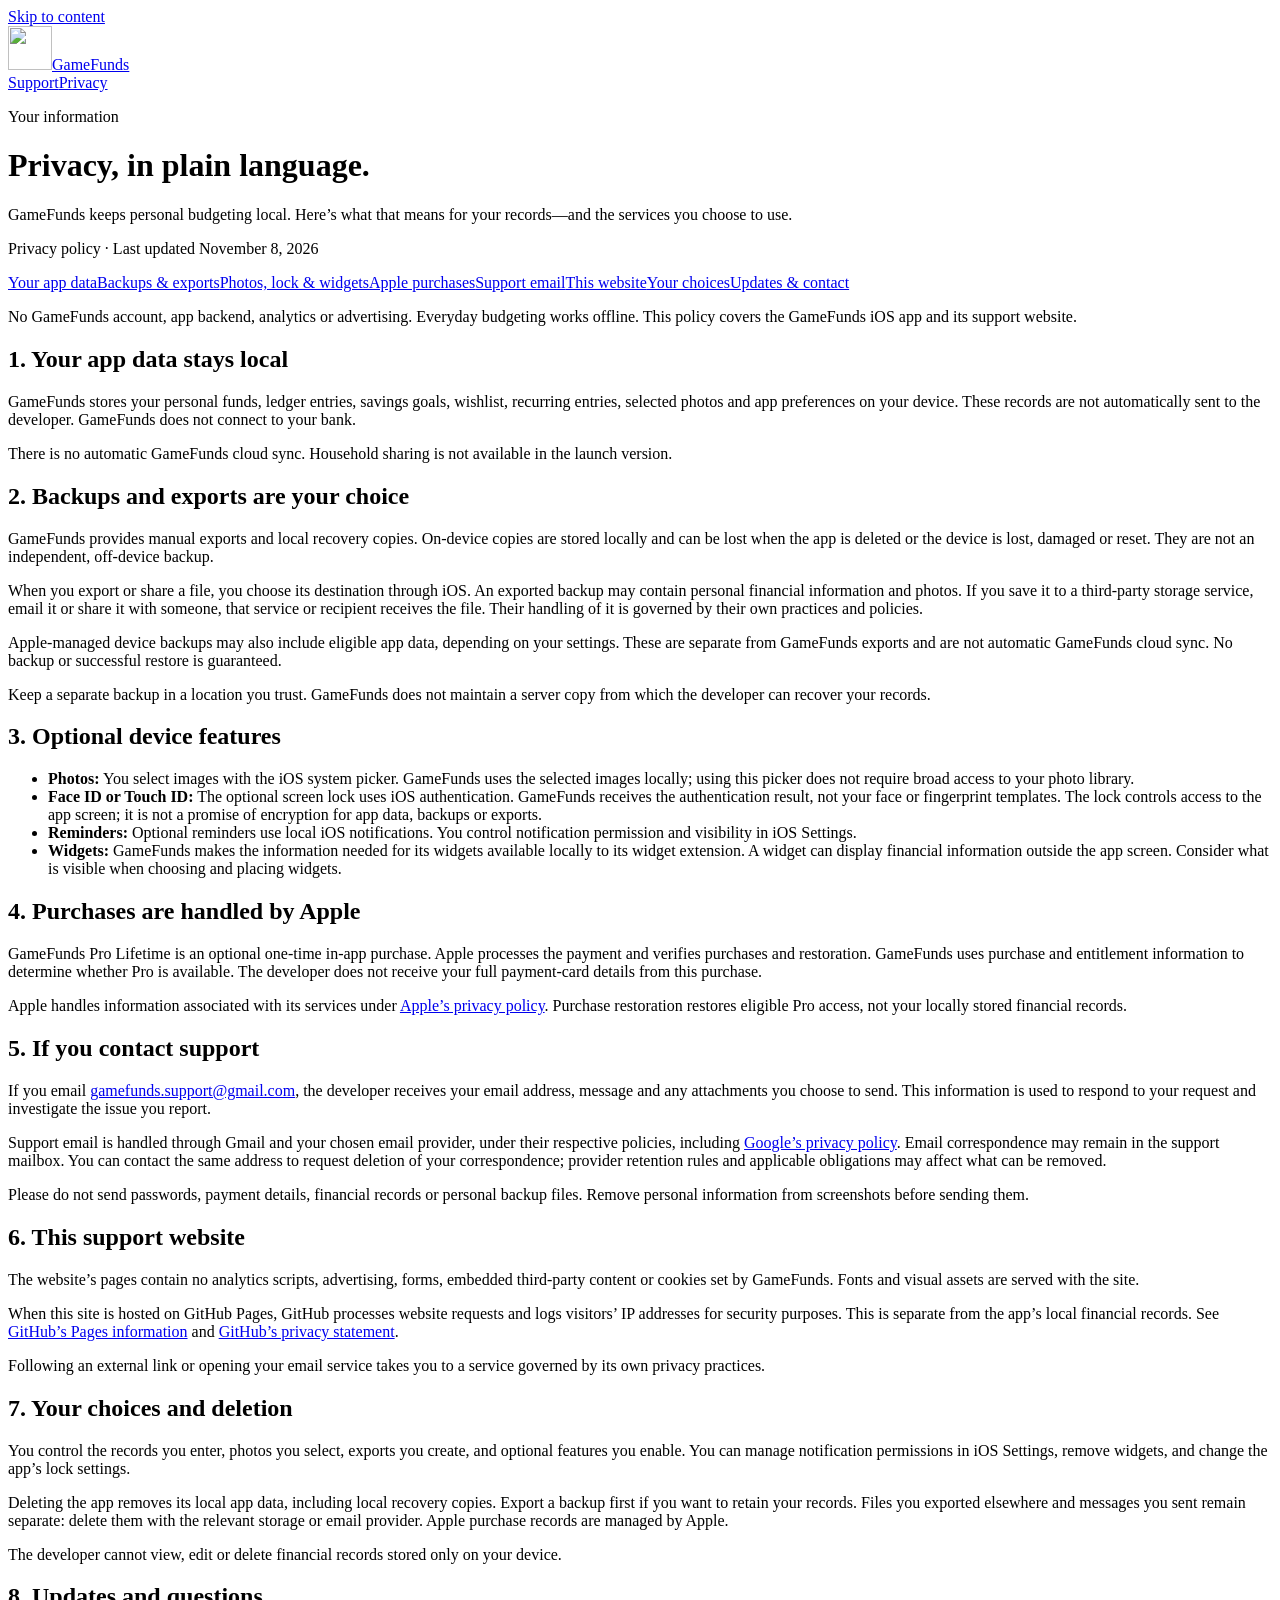
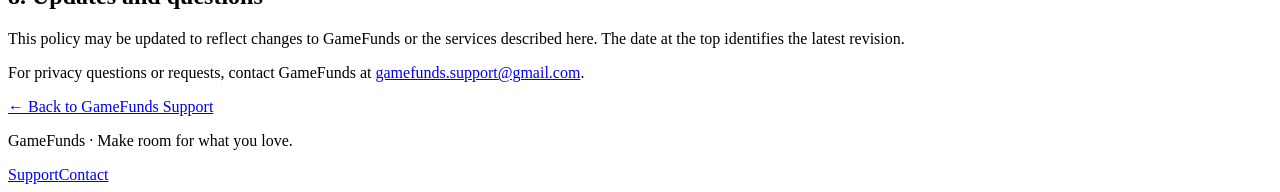
==== privacy.html @ 0f71ff33 "Add GameFunds support site: privacy.html" ====
<!doctype html>
<html lang="en">
<head>
  <meta charset="utf-8">
  <meta name="viewport" content="width=device-width, initial-scale=1">
  <meta name="description" content="How GameFunds handles local financial records, photos, backups, Apple purchases, support email and website visits.">
  <meta name="theme-color" content="#faf9f6">
  <title>Privacy Policy · GameFunds</title>
  <link rel="icon" href="assets/icon.png" type="image/png">
  <link rel="stylesheet" href="styles.css">
</head>
<body>
<a class="skip" href="#main">Skip to content</a>
<header><div class="wrap header-row"><a class="brand" href="index.html"><img src="assets/icon.png" width="44" height="44" alt="">GameFunds</a><nav aria-label="Main navigation"><a href="index.html">Support</a><a href="privacy.html" aria-current="page">Privacy</a></nav></div></header>
<main id="main" class="wrap">
  <div class="hero policy-hero"><p class="eyebrow">Your information</p><h1>Privacy, in plain language.</h1><p class="lede">GameFunds keeps personal budgeting local. Here’s what that means for your records—and the services you choose to use.</p><p class="small">Privacy policy · Last updated November 8, 2026</p></div>
  <div class="policy-layout">
    <nav class="contents" aria-label="On this page"><a href="#local">Your app data</a><a href="#backups">Backups &amp; exports</a><a href="#features">Photos, lock &amp; widgets</a><a href="#purchases">Apple purchases</a><a href="#support">Support email</a><a href="#website">This website</a><a href="#choices">Your choices</a><a href="#changes">Updates &amp; contact</a></nav>
    <article class="policy-body" aria-label="GameFunds privacy policy">
      <div class="callout"><p>No GameFunds account, app backend, analytics or advertising. Everyday budgeting works offline. This policy covers the GameFunds iOS app and its support website.</p></div>
      <section id="local"><h2>1. Your app data stays local</h2><p>GameFunds stores your personal funds, ledger entries, savings goals, wishlist, recurring entries, selected photos and app preferences on your device. These records are not automatically sent to the developer. GameFunds does not connect to your bank.</p><p>There is no automatic GameFunds cloud sync. Household sharing is not available in the launch version.</p></section>
      <section id="backups"><h2>2. Backups and exports are your choice</h2><p>GameFunds provides manual exports and local recovery copies. On-device copies are stored locally and can be lost when the app is deleted or the device is lost, damaged or reset. They are not an independent, off-device backup.</p><p>When you export or share a file, you choose its destination through iOS. An exported backup may contain personal financial information and photos. If you save it to a third-party storage service, email it or share it with someone, that service or recipient receives the file. Their handling of it is governed by their own practices and policies.</p><p>Apple-managed device backups may also include eligible app data, depending on your settings. These are separate from GameFunds exports and are not automatic GameFunds cloud sync. No backup or successful restore is guaranteed.</p><p>Keep a separate backup in a location you trust. GameFunds does not maintain a server copy from which the developer can recover your records.</p></section>
      <section id="features"><h2>3. Optional device features</h2><ul><li><strong>Photos:</strong> You select images with the iOS system picker. GameFunds uses the selected images locally; using this picker does not require broad access to your photo library.</li><li><strong>Face ID or Touch ID:</strong> The optional screen lock uses iOS authentication. GameFunds receives the authentication result, not your face or fingerprint templates. The lock controls access to the app screen; it is not a promise of encryption for app data, backups or exports.</li><li><strong>Reminders:</strong> Optional reminders use local iOS notifications. You control notification permission and visibility in iOS Settings.</li><li><strong>Widgets:</strong> GameFunds makes the information needed for its widgets available locally to its widget extension. A widget can display financial information outside the app screen. Consider what is visible when choosing and placing widgets.</li></ul></section>
      <section id="purchases"><h2>4. Purchases are handled by Apple</h2><p>GameFunds Pro Lifetime is an optional one-time in-app purchase. Apple processes the payment and verifies purchases and restoration. GameFunds uses purchase and entitlement information to determine whether Pro is available. The developer does not receive your full payment-card details from this purchase.</p><p>Apple handles information associated with its services under <a href="https://www.apple.com/legal/privacy/">Apple’s privacy policy</a>. Purchase restoration restores eligible Pro access, not your locally stored financial records.</p></section>
      <section id="support"><h2>5. If you contact support</h2><p>If you email <a href="mailto:gamefunds.support@gmail.com">gamefunds.support@gmail.com</a>, the developer receives your email address, message and any attachments you choose to send. This information is used to respond to your request and investigate the issue you report.</p><p>Support email is handled through Gmail and your chosen email provider, under their respective policies, including <a href="https://policies.google.com/privacy">Google’s privacy policy</a>. Email correspondence may remain in the support mailbox. You can contact the same address to request deletion of your correspondence; provider retention rules and applicable obligations may affect what can be removed.</p><p>Please do not send passwords, payment details, financial records or personal backup files. Remove personal information from screenshots before sending them.</p></section>
      <section id="website"><h2>6. This support website</h2><p>The website’s pages contain no analytics scripts, advertising, forms, embedded third-party content or cookies set by GameFunds. Fonts and visual assets are served with the site.</p><p>When this site is hosted on GitHub Pages, GitHub processes website requests and logs visitors’ IP addresses for security purposes. This is separate from the app’s local financial records. See <a href="https://docs.github.com/en/pages/getting-started-with-github-pages/what-is-github-pages">GitHub’s Pages information</a> and <a href="https://docs.github.com/en/site-policy/privacy-policies/github-general-privacy-statement">GitHub’s privacy statement</a>.</p><p>Following an external link or opening your email service takes you to a service governed by its own privacy practices.</p></section>
      <section id="choices"><h2>7. Your choices and deletion</h2><p>You control the records you enter, photos you select, exports you create, and optional features you enable. You can manage notification permissions in iOS Settings, remove widgets, and change the app’s lock settings.</p><p>Deleting the app removes its local app data, including local recovery copies. Export a backup first if you want to retain your records. Files you exported elsewhere and messages you sent remain separate: delete them with the relevant storage or email provider. Apple purchase records are managed by Apple.</p><p>The developer cannot view, edit or delete financial records stored only on your device.</p></section>
      <section id="changes"><h2>8. Updates and questions</h2><p>This policy may be updated to reflect changes to GameFunds or the services described here. The date at the top identifies the latest revision.</p><p>For privacy questions or requests, contact GameFunds at <a href="mailto:gamefunds.support@gmail.com">gamefunds.support@gmail.com</a>.</p></section>
      <a href="index.html">← Back to GameFunds Support</a>
    </article>
  </div>
</main>
<footer><div class="wrap footer-row"><p>GameFunds · Make room for what you love.</p><div><a href="index.html">Support</a><a href="mailto:gamefunds.support@gmail.com">Contact</a></div></div></footer>
</body>
</html>
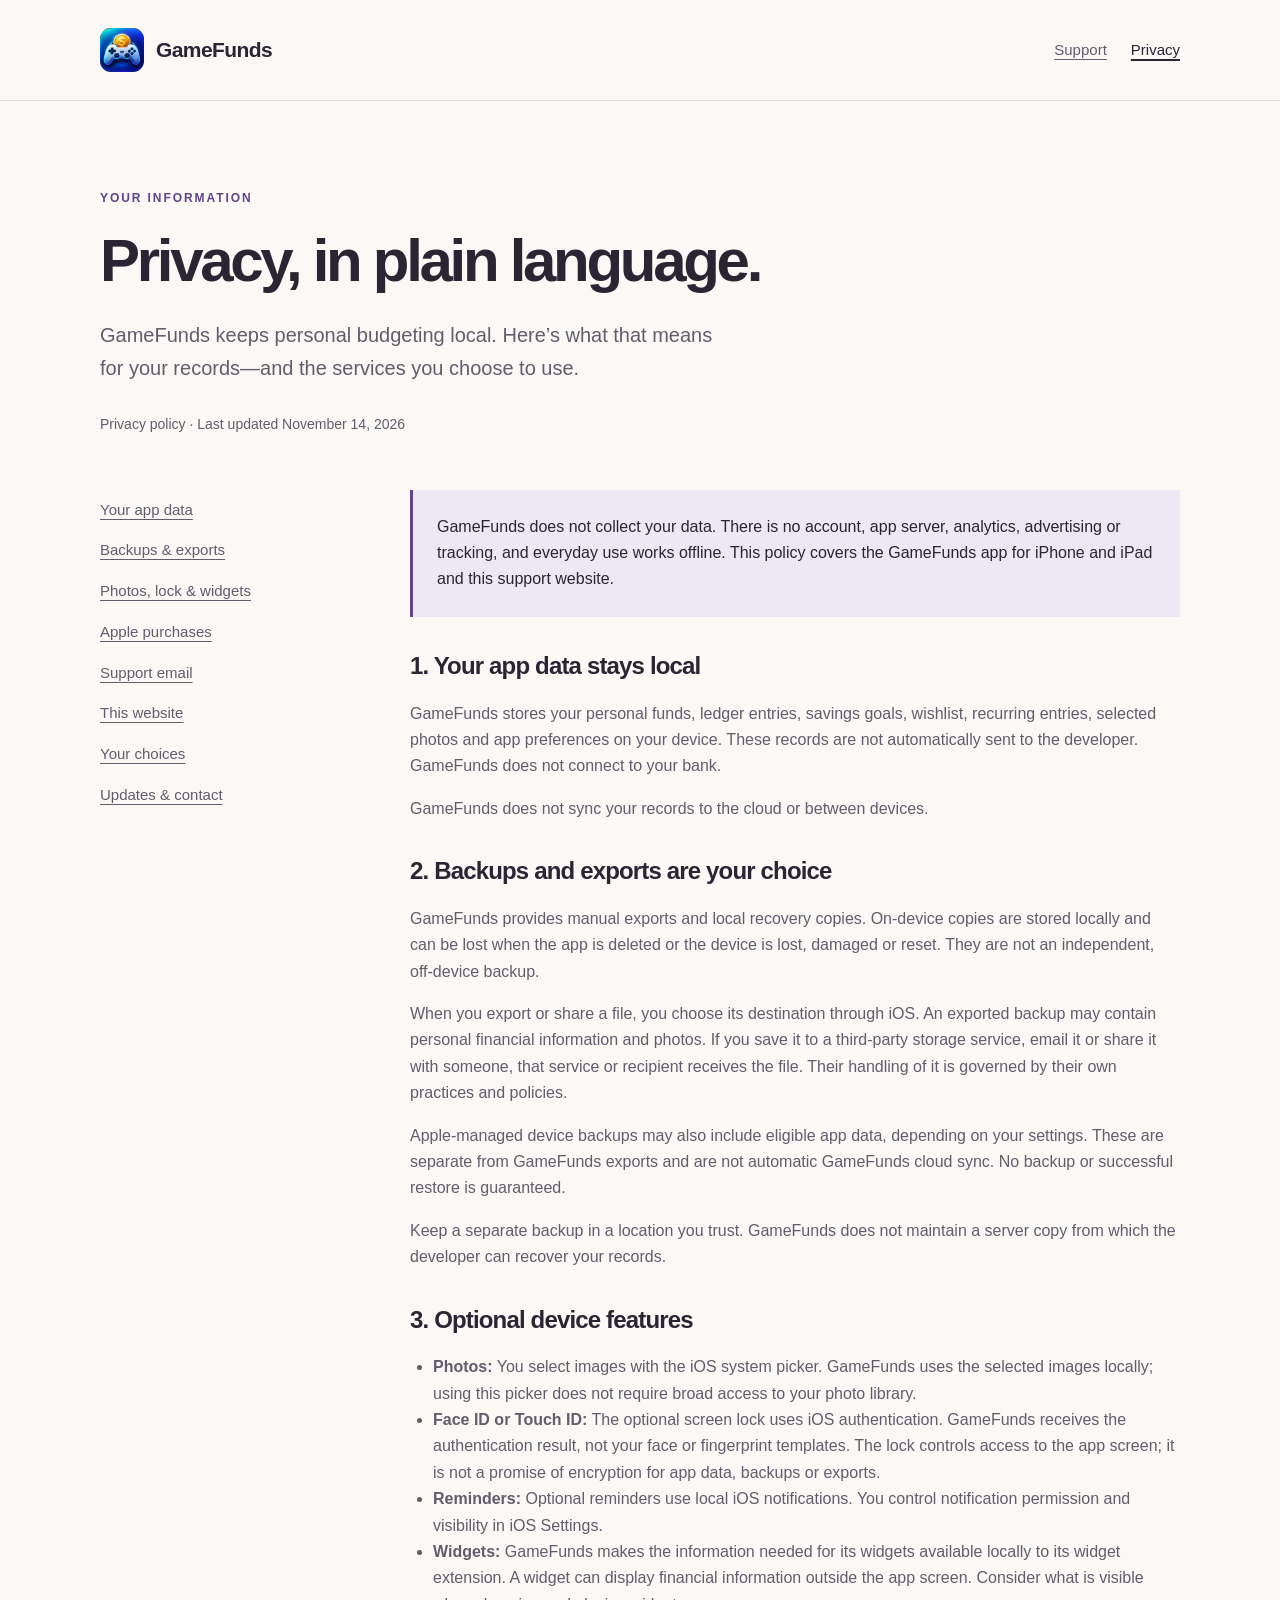
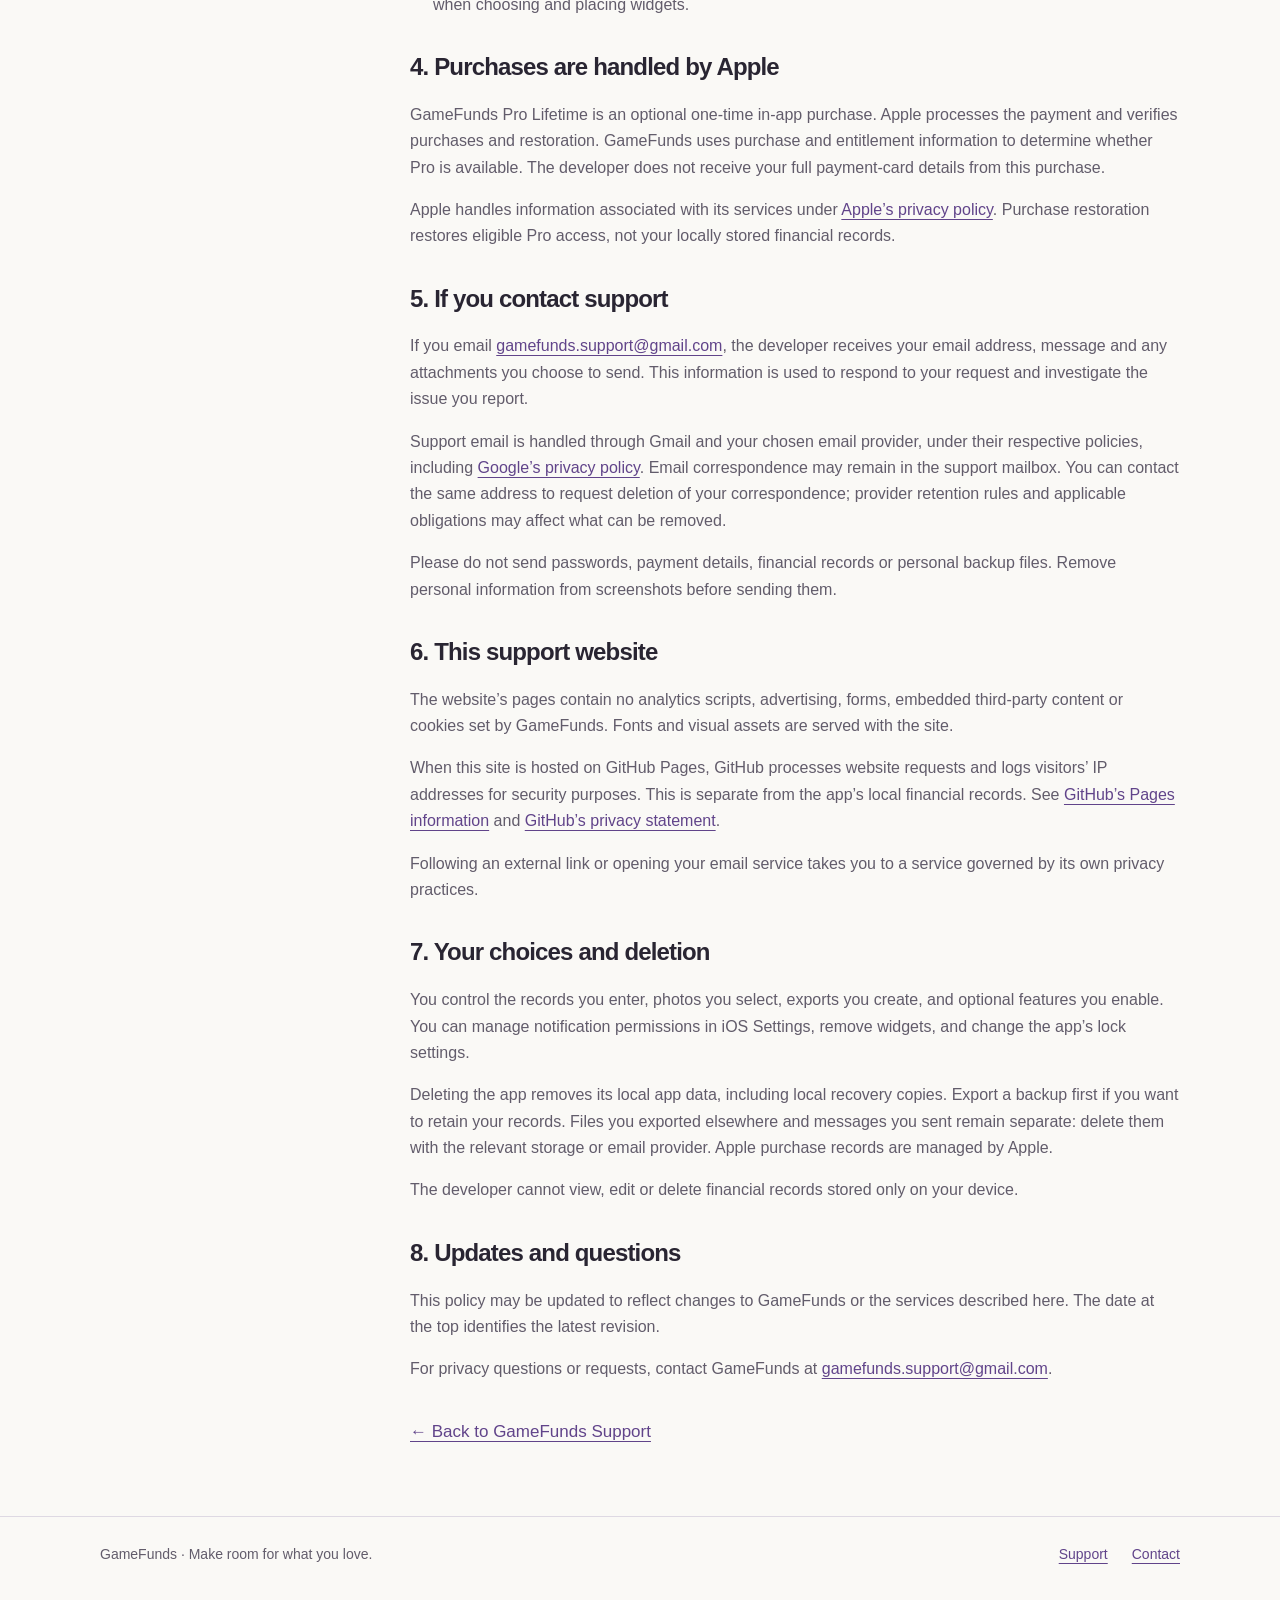
==== commit fa40364c: "Update support and privacy pages" ====
--- a/privacy.html
+++ b/privacy.html
@@ -6,19 +6,20 @@
   <meta name="description" content="How GameFunds handles local financial records, photos, backups, Apple purchases, support email and website visits.">
   <meta name="theme-color" content="#faf9f6">
   <title>Privacy Policy · GameFunds</title>
-  <link rel="icon" href="assets/icon.png" type="image/png">
+  <link rel="icon" href="assets/favicon.png" type="image/png">
+  <link rel="apple-touch-icon" href="assets/apple-touch-icon.png">
   <link rel="stylesheet" href="styles.css">
 </head>
 <body>
 <a class="skip" href="#main">Skip to content</a>
 <header><div class="wrap header-row"><a class="brand" href="index.html"><img src="assets/icon.png" width="44" height="44" alt="">GameFunds</a><nav aria-label="Main navigation"><a href="index.html">Support</a><a href="privacy.html" aria-current="page">Privacy</a></nav></div></header>
 <main id="main" class="wrap">
-  <div class="hero policy-hero"><p class="eyebrow">Your information</p><h1>Privacy, in plain language.</h1><p class="lede">GameFunds keeps personal budgeting local. Here’s what that means for your records—and the services you choose to use.</p><p class="small">Privacy policy · Last updated November 8, 2026</p></div>
+  <div class="hero policy-hero"><p class="eyebrow">Your information</p><h1>Privacy, in plain language.</h1><p class="lede">GameFunds keeps personal budgeting local. Here’s what that means for your records—and the services you choose to use.</p><p class="small">Privacy policy · Last updated November 14, 2026</p></div>
   <div class="policy-layout">
     <nav class="contents" aria-label="On this page"><a href="#local">Your app data</a><a href="#backups">Backups &amp; exports</a><a href="#features">Photos, lock &amp; widgets</a><a href="#purchases">Apple purchases</a><a href="#support">Support email</a><a href="#website">This website</a><a href="#choices">Your choices</a><a href="#changes">Updates &amp; contact</a></nav>
     <article class="policy-body" aria-label="GameFunds privacy policy">
-      <div class="callout"><p>No GameFunds account, app backend, analytics or advertising. Everyday budgeting works offline. This policy covers the GameFunds iOS app and its support website.</p></div>
-      <section id="local"><h2>1. Your app data stays local</h2><p>GameFunds stores your personal funds, ledger entries, savings goals, wishlist, recurring entries, selected photos and app preferences on your device. These records are not automatically sent to the developer. GameFunds does not connect to your bank.</p><p>There is no automatic GameFunds cloud sync. Household sharing is not available in the launch version.</p></section>
+      <div class="callout"><p>GameFunds does not collect your data. There is no account, app server, analytics, advertising or tracking, and everyday use works offline. This policy covers the GameFunds app for iPhone and iPad and this support website.</p></div>
+      <section id="local"><h2>1. Your app data stays local</h2><p>GameFunds stores your personal funds, ledger entries, savings goals, wishlist, recurring entries, selected photos and app preferences on your device. These records are not automatically sent to the developer. GameFunds does not connect to your bank.</p><p>GameFunds does not sync your records to the cloud or between devices.</p></section>
       <section id="backups"><h2>2. Backups and exports are your choice</h2><p>GameFunds provides manual exports and local recovery copies. On-device copies are stored locally and can be lost when the app is deleted or the device is lost, damaged or reset. They are not an independent, off-device backup.</p><p>When you export or share a file, you choose its destination through iOS. An exported backup may contain personal financial information and photos. If you save it to a third-party storage service, email it or share it with someone, that service or recipient receives the file. Their handling of it is governed by their own practices and policies.</p><p>Apple-managed device backups may also include eligible app data, depending on your settings. These are separate from GameFunds exports and are not automatic GameFunds cloud sync. No backup or successful restore is guaranteed.</p><p>Keep a separate backup in a location you trust. GameFunds does not maintain a server copy from which the developer can recover your records.</p></section>
       <section id="features"><h2>3. Optional device features</h2><ul><li><strong>Photos:</strong> You select images with the iOS system picker. GameFunds uses the selected images locally; using this picker does not require broad access to your photo library.</li><li><strong>Face ID or Touch ID:</strong> The optional screen lock uses iOS authentication. GameFunds receives the authentication result, not your face or fingerprint templates. The lock controls access to the app screen; it is not a promise of encryption for app data, backups or exports.</li><li><strong>Reminders:</strong> Optional reminders use local iOS notifications. You control notification permission and visibility in iOS Settings.</li><li><strong>Widgets:</strong> GameFunds makes the information needed for its widgets available locally to its widget extension. A widget can display financial information outside the app screen. Consider what is visible when choosing and placing widgets.</li></ul></section>
       <section id="purchases"><h2>4. Purchases are handled by Apple</h2><p>GameFunds Pro Lifetime is an optional one-time in-app purchase. Apple processes the payment and verifies purchases and restoration. GameFunds uses purchase and entitlement information to determine whether Pro is available. The developer does not receive your full payment-card details from this purchase.</p><p>Apple handles information associated with its services under <a href="https://www.apple.com/legal/privacy/">Apple’s privacy policy</a>. Purchase restoration restores eligible Pro access, not your locally stored financial records.</p></section>
--- a/styles.css
+++ b/styles.css
@@ -0,0 +1,6 @@
+:root{color-scheme:light;--paper:#faf9f6;--ink:#292532;--muted:#625c6b;--violet:#61448a;--soft:#eeE8f5;--line:#ded9e3;--white:#fff; font-family:-apple-system,BlinkMacSystemFont,"Segoe UI",sans-serif;color:var(--ink);background:var(--paper);font-synthesis:none}
+*{box-sizing:border-box}body{margin:0;font-size:17px;line-height:1.65}a{color:var(--violet);text-underline-offset:4px}a:hover{text-decoration-thickness:2px}a:focus-visible,summary:focus-visible{outline:3px solid var(--violet);outline-offset:5px;border-radius:3px}img{max-width:100%}.wrap{width:min(1080px,calc(100% - 64px));margin:auto}.skip{position:absolute;left:16px;top:-100px;background:white;padding:12px;z-index:5}.skip:focus{top:12px}header{border-bottom:1px solid var(--line)}.header-row{display:flex;align-items:center;justify-content:space-between;gap:20px;min-height:100px}.brand{display:flex;align-items:center;gap:12px;text-decoration:none;color:var(--ink);font-size:21px;font-weight:650;letter-spacing:-.6px}.brand img{width:44px;height:44px;border-radius:11px}nav{display:flex;gap:24px;align-items:center}nav a{font-size:15px;color:var(--muted);padding:10px 0}nav a[aria-current=page]{color:var(--ink);text-decoration-thickness:2px}.hero{padding:88px 0 65px;max-width:800px}.eyebrow{text-transform:uppercase;letter-spacing:.16em;font-size:12px;font-weight:700;color:var(--violet);margin:0 0 20px}h1,h2,h3,p{margin-top:0}h1{font-size:clamp(40px,6vw,70px);line-height:1.08;letter-spacing:-.055em;font-weight:600;margin-bottom:25px}h2{font-size:30px;line-height:1.2;letter-spacing:-.035em;font-weight:600}h3{font-size:20px;line-height:1.35;font-weight:600}.lede{font-size:20px;line-height:1.65;color:var(--muted);max-width:630px;margin-bottom:28px}.button{display:inline-flex;align-items:center;justify-content:center;min-height:48px;padding:12px 22px;background:var(--violet);color:white;border-radius:8px;font-weight:600;text-decoration:none;font-size:16px}.button:hover{background:#493167}.hero-note{display:block;font-size:14px;color:var(--muted);margin-top:18px}.intro-strip{display:grid;grid-template-columns:repeat(3,1fr);border-top:1px solid var(--line);border-bottom:1px solid var(--line);padding:25px 0;gap:28px}.intro-strip p{font-size:14px;color:var(--muted);margin:3px 0 0}.intro-strip h2{font-size:17px;margin:0;letter-spacing:0}.section-grid{display:grid;grid-template-columns:260px 1fr;gap:65px;padding:70px 0}.section-label p{color:var(--muted);font-size:16px}.faq-group+ .faq-group{margin-top:35px}.faq-group h3{font-size:12px;text-transform:uppercase;letter-spacing:.13em;color:var(--violet);margin-bottom:12px}details{border-bottom:1px solid var(--line)}summary{padding:19px 30px 19px 0;font-size:17px;line-height:1.5;font-weight:600;cursor:pointer;position:relative;list-style:none}summary::-webkit-details-marker{display:none}summary::after{content:'+';position:absolute;right:4px;top:17px;font-size:23px;font-weight:400;color:var(--violet)}details[open] summary::after{content:'−'}details p,details ul{font-size:16px;color:var(--muted);margin-bottom:20px}details ul{padding-left:22px}.contact{background:var(--soft);border:1px solid #d9cce9;border-radius:14px;padding:36px;display:grid;grid-template-columns:1fr 1fr;gap:40px;margin-bottom:72px}.contact h2{margin-bottom:16px}.contact p{font-size:16px;margin-bottom:12px}.email{font-size:19px;font-weight:600;overflow-wrap:anywhere}.small{font-size:14px!important;color:var(--muted)}footer{border-top:1px solid var(--line);padding:26px 0 34px;color:var(--muted);font-size:14px}.footer-row{display:flex;justify-content:space-between;gap:20px;flex-wrap:wrap}.footer-row p{margin:0}.footer-row div{display:flex;gap:24px}.policy-hero{padding-bottom:40px}.policy-hero h1{font-size:clamp(40px,6vw,60px)}.policy-layout{display:grid;grid-template-columns:240px 1fr;gap:70px;padding-bottom:70px}.contents{display:block}.contents a{display:block;padding:8px 0;font-size:15px}.policy-body{min-width:0}.policy-body section{margin-bottom:35px;scroll-margin-top:25px}.policy-body h2{font-size:24px}.policy-body p,.policy-body li{font-size:16px;color:var(--muted)}.policy-body ul{padding-left:23px}.callout{padding:24px;border-left:3px solid var(--violet);background:var(--soft);margin-bottom:35px}.callout p{margin:0;color:var(--ink)}
+@media(max-width:760px){.wrap{width:calc(100% - 40px)}.header-row{min-height:85px}.brand{font-size:19px}.brand img{width:36px;height:36px}nav{gap:16px}nav a{font-size:14px}.hero{padding:55px 0 40px}.lede{font-size:18px}.intro-strip{grid-template-columns:1fr;gap:20px}.section-grid,.policy-layout{grid-template-columns:1fr;gap:22px;padding-top:45px}.section-grid{padding-bottom:45px}.section-label p{margin-bottom:0}.contact{grid-template-columns:1fr;gap:16px;padding:25px;margin-bottom:45px}.contact h2{font-size:27px}.contents{border-bottom:1px solid var(--line);padding-bottom:25px}.policy-layout{padding-top:0}.footer-row div{gap:20px}h2{font-size:28px}}
+@media(prefers-reduced-motion:reduce){*{scroll-behavior:auto!important}}
+@media(forced-colors:active){.button,.contact{border:1px solid ButtonText}a:focus-visible,summary:focus-visible{outline-color:Highlight}}
+@media print{header,.skip,.contents,.button{display:none}.wrap{width:100%}.hero{padding:20px 0}.policy-layout,.section-grid,.contact{display:block}details{break-inside:avoid}details::details-content{content-visibility:visible}.contact{margin-top:25px}body{background:white;color:black;font-size:12pt}}
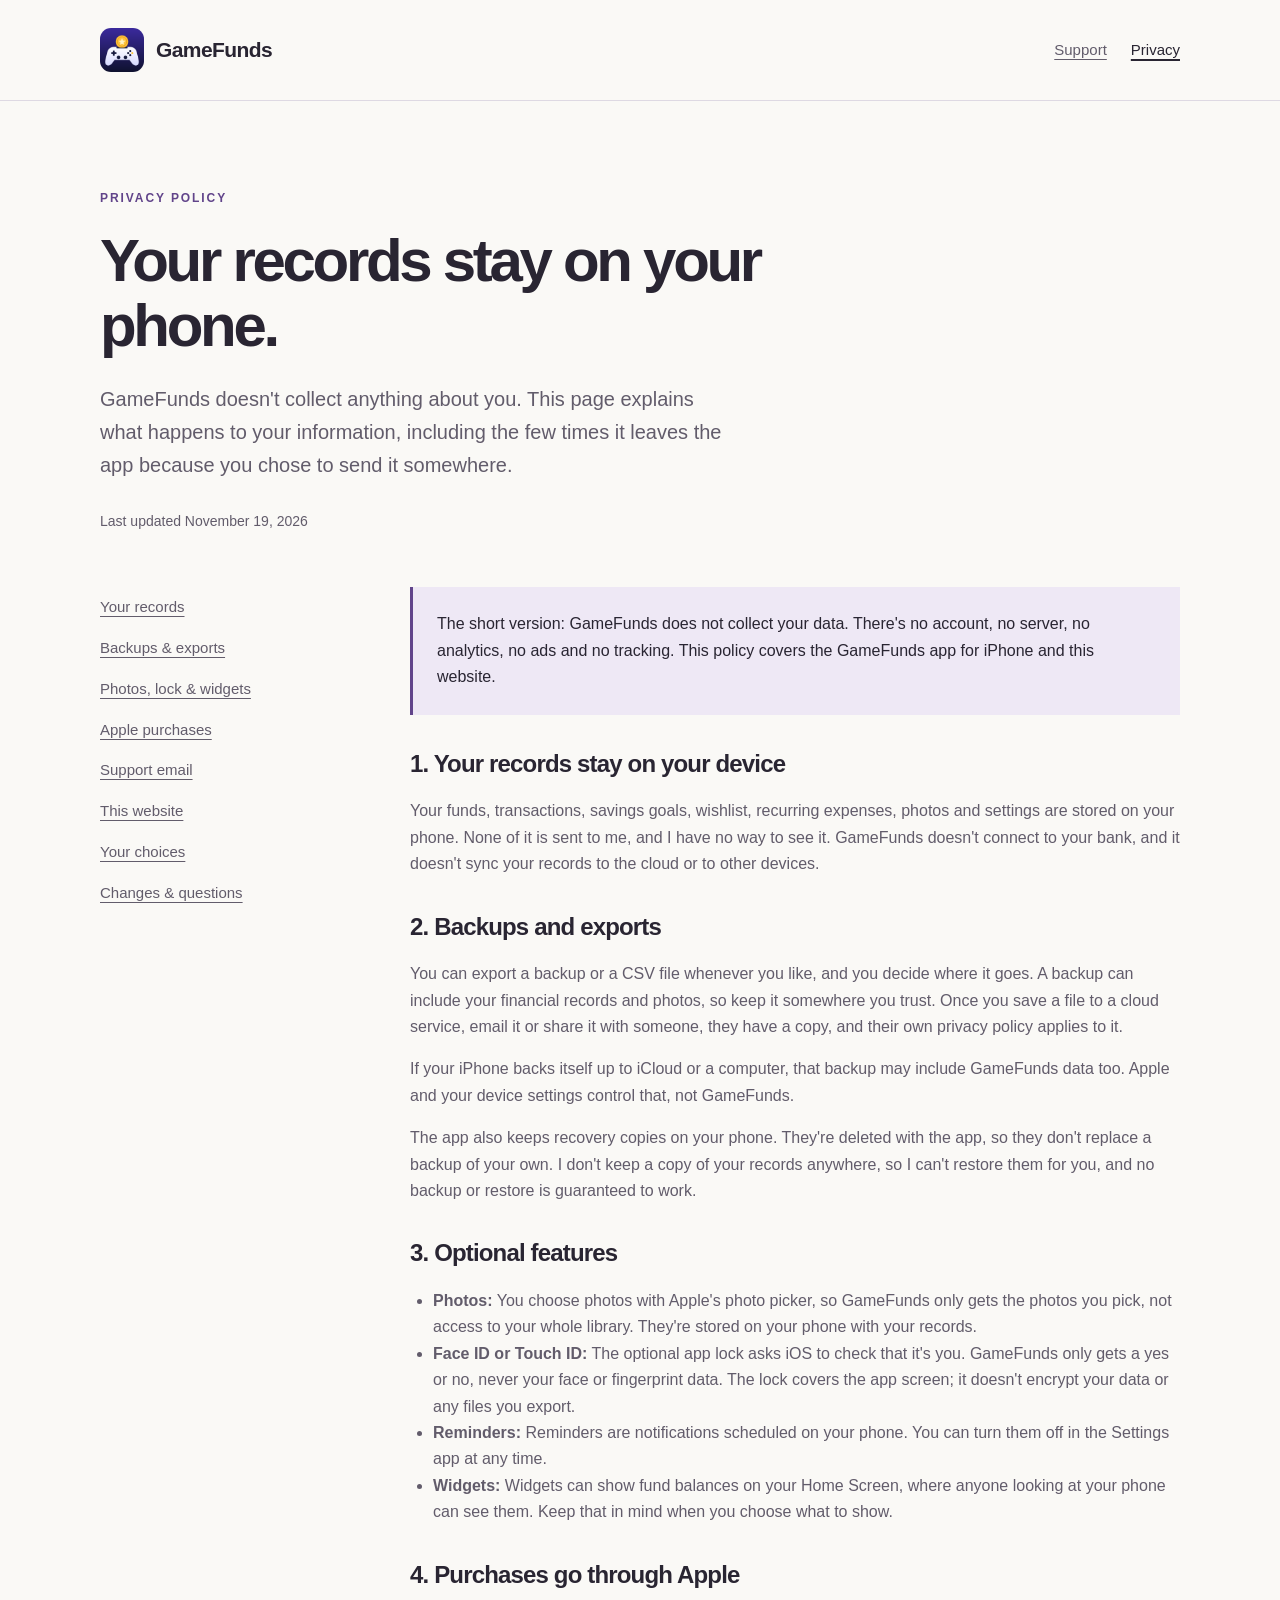
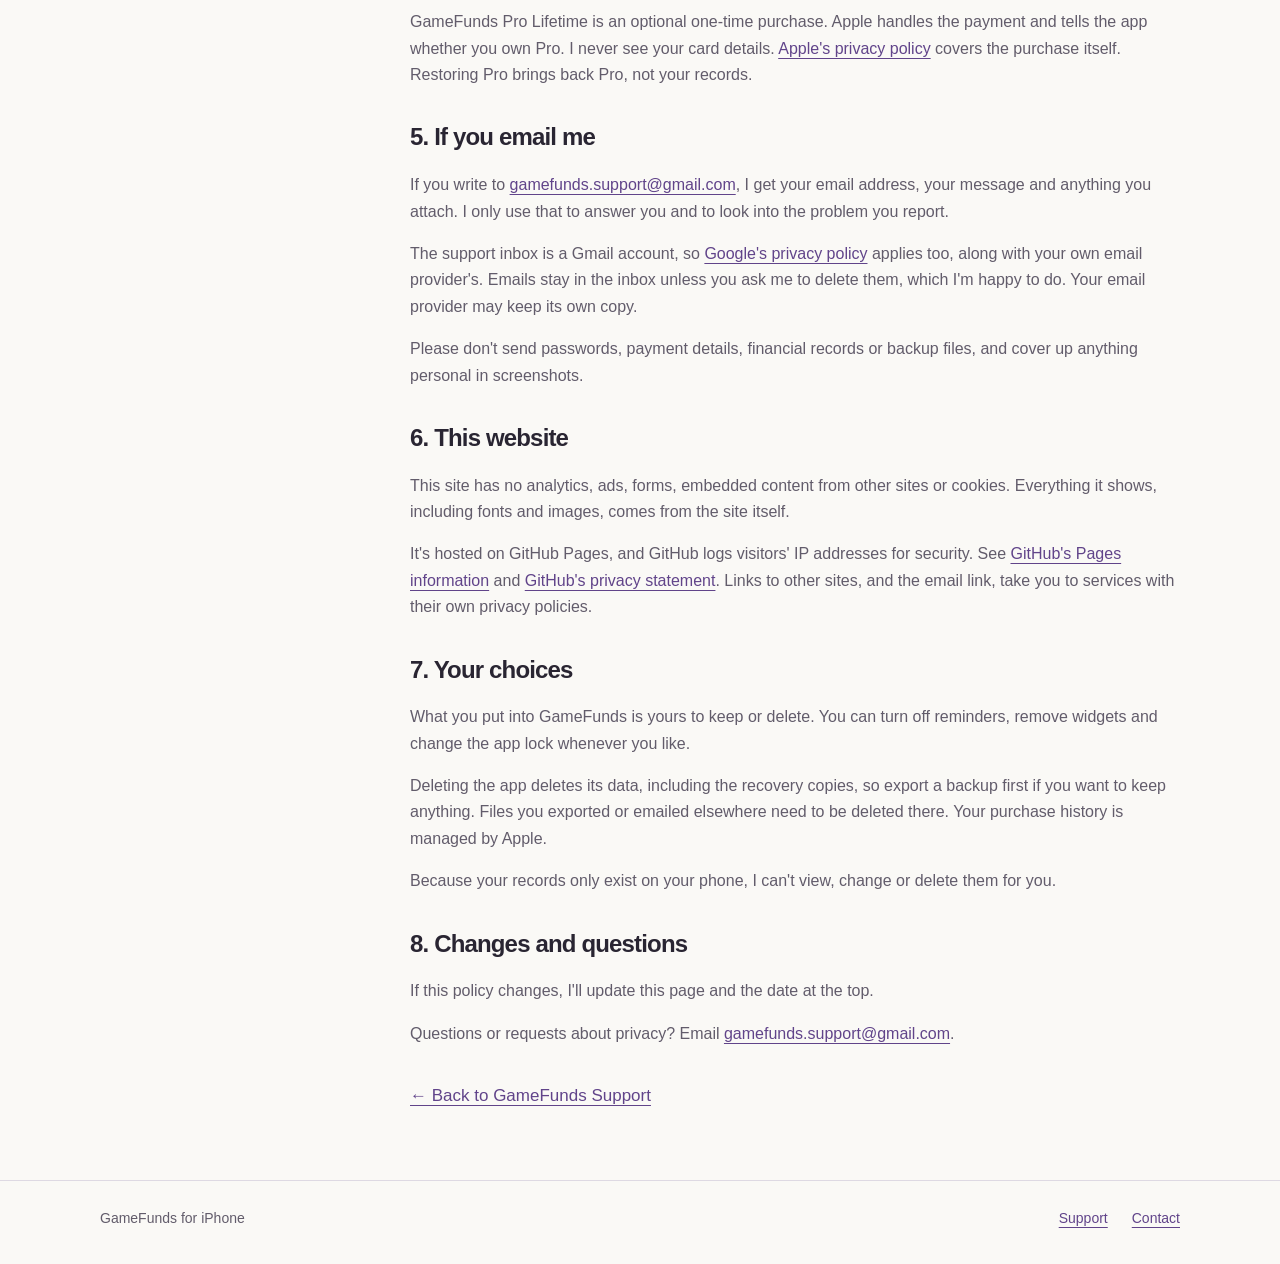
==== commit edcc5d26: "Rewrite support and privacy pages in a plainer, personal voice Same facts and sections, simpler word" ====
--- a/privacy.html
+++ b/privacy.html
@@ -3,7 +3,7 @@
 <head>
   <meta charset="utf-8">
   <meta name="viewport" content="width=device-width, initial-scale=1">
-  <meta name="description" content="How GameFunds handles local financial records, photos, backups, Apple purchases, support email and website visits.">
+  <meta name="description" content="How GameFunds handles your records, photos, backups, Apple purchases, support email and visits to this website.">
   <meta name="theme-color" content="#faf9f6">
   <title>Privacy Policy · GameFunds</title>
   <link rel="icon" href="assets/favicon.png" type="image/png">
@@ -14,23 +14,23 @@
 <a class="skip" href="#main">Skip to content</a>
 <header><div class="wrap header-row"><a class="brand" href="index.html"><img src="assets/icon.png" width="44" height="44" alt="">GameFunds</a><nav aria-label="Main navigation"><a href="index.html">Support</a><a href="privacy.html" aria-current="page">Privacy</a></nav></div></header>
 <main id="main" class="wrap">
-  <div class="hero policy-hero"><p class="eyebrow">Your information</p><h1>Privacy, in plain language.</h1><p class="lede">GameFunds keeps personal budgeting local. Here’s what that means for your records—and the services you choose to use.</p><p class="small">Privacy policy · Last updated November 14, 2026</p></div>
+  <div class="hero policy-hero"><p class="eyebrow">Privacy policy</p><h1>Your records stay on your phone.</h1><p class="lede">GameFunds doesn't collect anything about you. This page explains what happens to your information, including the few times it leaves the app because you chose to send it somewhere.</p><p class="small">Last updated November 19, 2026</p></div>
   <div class="policy-layout">
-    <nav class="contents" aria-label="On this page"><a href="#local">Your app data</a><a href="#backups">Backups &amp; exports</a><a href="#features">Photos, lock &amp; widgets</a><a href="#purchases">Apple purchases</a><a href="#support">Support email</a><a href="#website">This website</a><a href="#choices">Your choices</a><a href="#changes">Updates &amp; contact</a></nav>
+    <nav class="contents" aria-label="On this page"><a href="#local">Your records</a><a href="#backups">Backups &amp; exports</a><a href="#features">Photos, lock &amp; widgets</a><a href="#purchases">Apple purchases</a><a href="#support">Support email</a><a href="#website">This website</a><a href="#choices">Your choices</a><a href="#changes">Changes &amp; questions</a></nav>
     <article class="policy-body" aria-label="GameFunds privacy policy">
-      <div class="callout"><p>GameFunds does not collect your data. There is no account, app server, analytics, advertising or tracking, and everyday use works offline. This policy covers the GameFunds app for iPhone and iPad and this support website.</p></div>
-      <section id="local"><h2>1. Your app data stays local</h2><p>GameFunds stores your personal funds, ledger entries, savings goals, wishlist, recurring entries, selected photos and app preferences on your device. These records are not automatically sent to the developer. GameFunds does not connect to your bank.</p><p>GameFunds does not sync your records to the cloud or between devices.</p></section>
-      <section id="backups"><h2>2. Backups and exports are your choice</h2><p>GameFunds provides manual exports and local recovery copies. On-device copies are stored locally and can be lost when the app is deleted or the device is lost, damaged or reset. They are not an independent, off-device backup.</p><p>When you export or share a file, you choose its destination through iOS. An exported backup may contain personal financial information and photos. If you save it to a third-party storage service, email it or share it with someone, that service or recipient receives the file. Their handling of it is governed by their own practices and policies.</p><p>Apple-managed device backups may also include eligible app data, depending on your settings. These are separate from GameFunds exports and are not automatic GameFunds cloud sync. No backup or successful restore is guaranteed.</p><p>Keep a separate backup in a location you trust. GameFunds does not maintain a server copy from which the developer can recover your records.</p></section>
-      <section id="features"><h2>3. Optional device features</h2><ul><li><strong>Photos:</strong> You select images with the iOS system picker. GameFunds uses the selected images locally; using this picker does not require broad access to your photo library.</li><li><strong>Face ID or Touch ID:</strong> The optional screen lock uses iOS authentication. GameFunds receives the authentication result, not your face or fingerprint templates. The lock controls access to the app screen; it is not a promise of encryption for app data, backups or exports.</li><li><strong>Reminders:</strong> Optional reminders use local iOS notifications. You control notification permission and visibility in iOS Settings.</li><li><strong>Widgets:</strong> GameFunds makes the information needed for its widgets available locally to its widget extension. A widget can display financial information outside the app screen. Consider what is visible when choosing and placing widgets.</li></ul></section>
-      <section id="purchases"><h2>4. Purchases are handled by Apple</h2><p>GameFunds Pro Lifetime is an optional one-time in-app purchase. Apple processes the payment and verifies purchases and restoration. GameFunds uses purchase and entitlement information to determine whether Pro is available. The developer does not receive your full payment-card details from this purchase.</p><p>Apple handles information associated with its services under <a href="https://www.apple.com/legal/privacy/">Apple’s privacy policy</a>. Purchase restoration restores eligible Pro access, not your locally stored financial records.</p></section>
-      <section id="support"><h2>5. If you contact support</h2><p>If you email <a href="mailto:gamefunds.support@gmail.com">gamefunds.support@gmail.com</a>, the developer receives your email address, message and any attachments you choose to send. This information is used to respond to your request and investigate the issue you report.</p><p>Support email is handled through Gmail and your chosen email provider, under their respective policies, including <a href="https://policies.google.com/privacy">Google’s privacy policy</a>. Email correspondence may remain in the support mailbox. You can contact the same address to request deletion of your correspondence; provider retention rules and applicable obligations may affect what can be removed.</p><p>Please do not send passwords, payment details, financial records or personal backup files. Remove personal information from screenshots before sending them.</p></section>
-      <section id="website"><h2>6. This support website</h2><p>The website’s pages contain no analytics scripts, advertising, forms, embedded third-party content or cookies set by GameFunds. Fonts and visual assets are served with the site.</p><p>When this site is hosted on GitHub Pages, GitHub processes website requests and logs visitors’ IP addresses for security purposes. This is separate from the app’s local financial records. See <a href="https://docs.github.com/en/pages/getting-started-with-github-pages/what-is-github-pages">GitHub’s Pages information</a> and <a href="https://docs.github.com/en/site-policy/privacy-policies/github-general-privacy-statement">GitHub’s privacy statement</a>.</p><p>Following an external link or opening your email service takes you to a service governed by its own privacy practices.</p></section>
-      <section id="choices"><h2>7. Your choices and deletion</h2><p>You control the records you enter, photos you select, exports you create, and optional features you enable. You can manage notification permissions in iOS Settings, remove widgets, and change the app’s lock settings.</p><p>Deleting the app removes its local app data, including local recovery copies. Export a backup first if you want to retain your records. Files you exported elsewhere and messages you sent remain separate: delete them with the relevant storage or email provider. Apple purchase records are managed by Apple.</p><p>The developer cannot view, edit or delete financial records stored only on your device.</p></section>
-      <section id="changes"><h2>8. Updates and questions</h2><p>This policy may be updated to reflect changes to GameFunds or the services described here. The date at the top identifies the latest revision.</p><p>For privacy questions or requests, contact GameFunds at <a href="mailto:gamefunds.support@gmail.com">gamefunds.support@gmail.com</a>.</p></section>
+      <div class="callout"><p>The short version: GameFunds does not collect your data. There's no account, no server, no analytics, no ads and no tracking. This policy covers the GameFunds app for iPhone and this website.</p></div>
+      <section id="local"><h2>1. Your records stay on your device</h2><p>Your funds, transactions, savings goals, wishlist, recurring expenses, photos and settings are stored on your phone. None of it is sent to me, and I have no way to see it. GameFunds doesn't connect to your bank, and it doesn't sync your records to the cloud or to other devices.</p></section>
+      <section id="backups"><h2>2. Backups and exports</h2><p>You can export a backup or a CSV file whenever you like, and you decide where it goes. A backup can include your financial records and photos, so keep it somewhere you trust. Once you save a file to a cloud service, email it or share it with someone, they have a copy, and their own privacy policy applies to it.</p><p>If your iPhone backs itself up to iCloud or a computer, that backup may include GameFunds data too. Apple and your device settings control that, not GameFunds.</p><p>The app also keeps recovery copies on your phone. They're deleted with the app, so they don't replace a backup of your own. I don't keep a copy of your records anywhere, so I can't restore them for you, and no backup or restore is guaranteed to work.</p></section>
+      <section id="features"><h2>3. Optional features</h2><ul><li><strong>Photos:</strong> You choose photos with Apple's photo picker, so GameFunds only gets the photos you pick, not access to your whole library. They're stored on your phone with your records.</li><li><strong>Face ID or Touch ID:</strong> The optional app lock asks iOS to check that it's you. GameFunds only gets a yes or no, never your face or fingerprint data. The lock covers the app screen; it doesn't encrypt your data or any files you export.</li><li><strong>Reminders:</strong> Reminders are notifications scheduled on your phone. You can turn them off in the Settings app at any time.</li><li><strong>Widgets:</strong> Widgets can show fund balances on your Home Screen, where anyone looking at your phone can see them. Keep that in mind when you choose what to show.</li></ul></section>
+      <section id="purchases"><h2>4. Purchases go through Apple</h2><p>GameFunds Pro Lifetime is an optional one-time purchase. Apple handles the payment and tells the app whether you own Pro. I never see your card details. <a href="https://www.apple.com/legal/privacy/">Apple's privacy policy</a> covers the purchase itself. Restoring Pro brings back Pro, not your records.</p></section>
+      <section id="support"><h2>5. If you email me</h2><p>If you write to <a href="mailto:gamefunds.support@gmail.com">gamefunds.support@gmail.com</a>, I get your email address, your message and anything you attach. I only use that to answer you and to look into the problem you report.</p><p>The support inbox is a Gmail account, so <a href="https://policies.google.com/privacy">Google's privacy policy</a> applies too, along with your own email provider's. Emails stay in the inbox unless you ask me to delete them, which I'm happy to do. Your email provider may keep its own copy.</p><p>Please don't send passwords, payment details, financial records or backup files, and cover up anything personal in screenshots.</p></section>
+      <section id="website"><h2>6. This website</h2><p>This site has no analytics, ads, forms, embedded content from other sites or cookies. Everything it shows, including fonts and images, comes from the site itself.</p><p>It's hosted on GitHub Pages, and GitHub logs visitors' IP addresses for security. See <a href="https://docs.github.com/en/pages/getting-started-with-github-pages/what-is-github-pages">GitHub's Pages information</a> and <a href="https://docs.github.com/en/site-policy/privacy-policies/github-general-privacy-statement">GitHub's privacy statement</a>. Links to other sites, and the email link, take you to services with their own privacy policies.</p></section>
+      <section id="choices"><h2>7. Your choices</h2><p>What you put into GameFunds is yours to keep or delete. You can turn off reminders, remove widgets and change the app lock whenever you like.</p><p>Deleting the app deletes its data, including the recovery copies, so export a backup first if you want to keep anything. Files you exported or emailed elsewhere need to be deleted there. Your purchase history is managed by Apple.</p><p>Because your records only exist on your phone, I can't view, change or delete them for you.</p></section>
+      <section id="changes"><h2>8. Changes and questions</h2><p>If this policy changes, I'll update this page and the date at the top.</p><p>Questions or requests about privacy? Email <a href="mailto:gamefunds.support@gmail.com">gamefunds.support@gmail.com</a>.</p></section>
       <a href="index.html">← Back to GameFunds Support</a>
     </article>
   </div>
 </main>
-<footer><div class="wrap footer-row"><p>GameFunds · Make room for what you love.</p><div><a href="index.html">Support</a><a href="mailto:gamefunds.support@gmail.com">Contact</a></div></div></footer>
+<footer><div class="wrap footer-row"><p>GameFunds for iPhone</p><div><a href="index.html">Support</a><a href="mailto:gamefunds.support@gmail.com">Contact</a></div></div></footer>
 </body>
 </html>
